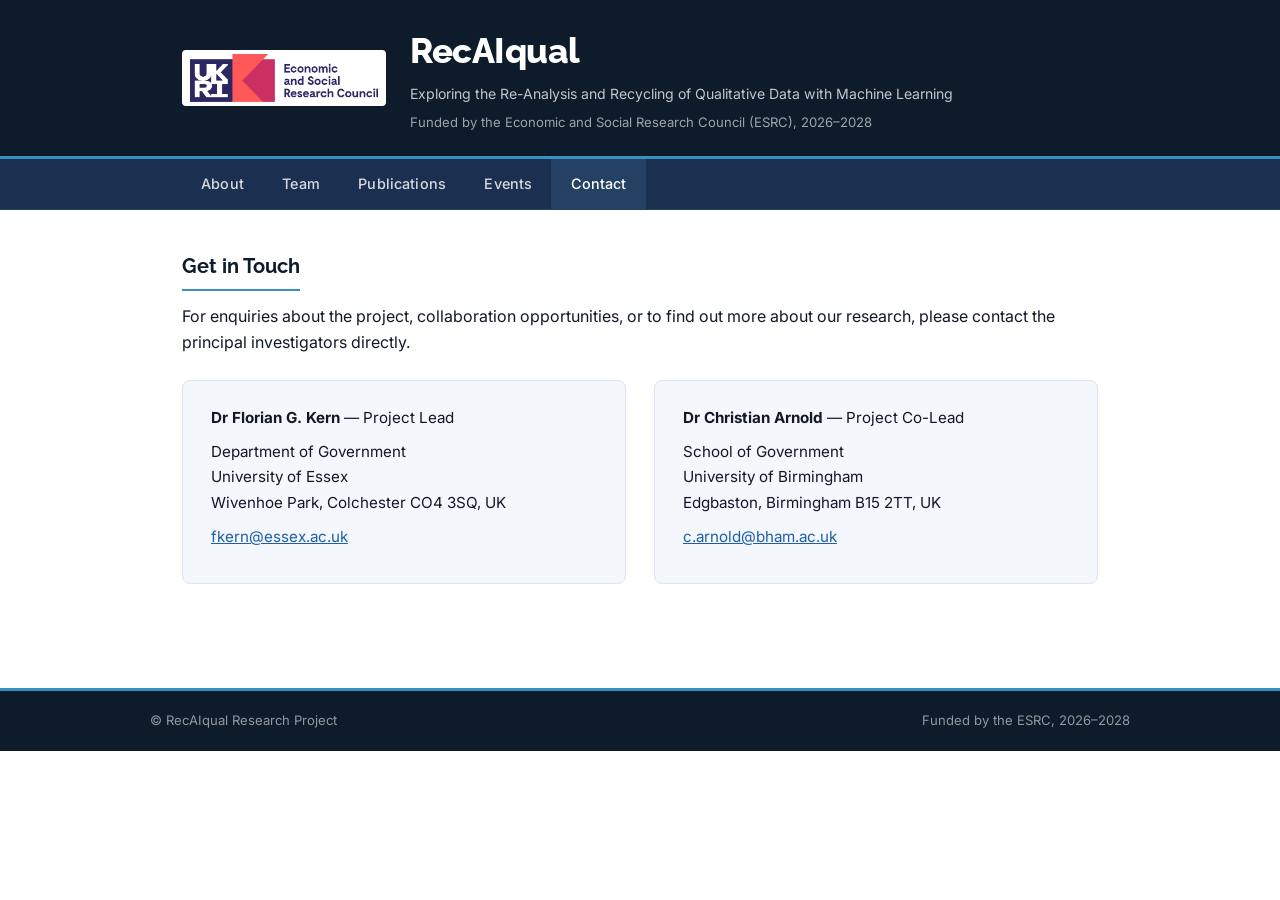
==== contact.html @ 95959392 "Initial commit: RecAIqual website" ====
<!DOCTYPE html>
<html lang="en">
<head>
  <meta charset="UTF-8">
  <title>Contact – RecAIqual</title>
  <meta name="viewport" content="width=device-width, initial-scale=1">
  <link rel="stylesheet" href="assets/css/main.css">
</head>
<body>

  <header class="site-header">
    <div class="header-inner">
      <a href="/" class="logo">
        <img src="assets/img/esrc-logo.png" alt="ESRC logo">
      </a>
      <div class="site-title-block">
        <h1 class="site-title">RecAIqual</h1>
        <p class="site-subtitle">Exploring the Re-Analysis and Recycling of Qualitative Data with Machine Learning</p>
        <p class="site-funder">Funded by the Economic and Social Research Council (ESRC), 2026–2028</p>
      </div>
    </div>
  </header>

  <nav class="top-nav">
    <div class="nav-inner">
      <ul class="menu">
        <li><a href="/">About</a></li>
        <li><a href="/team.html">Team</a></li>
        <li><a href="/publications.html">Publications</a></li>
        <li><a href="/events.html">Events</a></li>
        <li><a href="/contact.html" class="active">Contact</a></li>
      </ul>
    </div>
  </nav>

  <main class="site-main">

    <section class="section-block">
      <h2>Get in Touch</h2>
      <p>
        For enquiries about the project, collaboration opportunities, or to find out more about our research,
        please contact the principal investigators directly.
      </p>

      <div class="pi-grid" style="margin-top: 1.5rem;">

        <div class="contact-block">
          <p><strong>Dr Florian G. Kern</strong> — Project Lead</p>
          <p>Department of Government<br>University of Essex<br>Wivenhoe Park, Colchester CO4 3SQ, UK</p>
          <p><a href="mailto:fkern@essex.ac.uk">fkern@essex.ac.uk</a></p>
        </div>

        <div class="contact-block">
          <p><strong>Dr Christian Arnold</strong> — Project Co-Lead</p>
          <p>School of Government<br>University of Birmingham<br>Edgbaston, Birmingham B15 2TT, UK</p>
          <p><a href="mailto:c.arnold@bham.ac.uk">c.arnold@bham.ac.uk</a></p>
        </div>

      </div>
    </section>

  </main>

  <footer class="site-footer">
    <div class="footer-inner">
      <span>&copy; RecAIqual Research Project</span>
      <span>Funded by the ESRC, 2026–2028</span>
    </div>
  </footer>

</body>
</html>
---- assets/css/main.css ----
/* ── Fonts ───────────────────────────────────────────────────────────────── */
@import url('https://fonts.googleapis.com/css2?family=Raleway:wght@400;600;700;800&family=Inter:wght@400;500;600&display=swap');

/* ── Reset / base ────────────────────────────────────────────────────────── */
*, *::before, *::after { box-sizing: border-box; }

:root {
  --navy:      #0d1b2a;
  --navy-mid:  #1b3050;
  --navy-soft: #244163;
  --accent:    #3a8fc2;
  --accent-lt: #5aafe0;
  --bg:        #ffffff;
  --bg-soft:   #f4f7fb;
  --text:      #111827;
  --muted:     #4b5563;
  --border:    #dce4ef;
  --link:      #1e5fa8;
}

body {
  margin: 0;
  padding: 0;
  font-family: 'Inter', system-ui, sans-serif;
  background-color: var(--bg);
  color: var(--text);
  line-height: 1.65;
}

/* ── Header ─────────────────────────────────────────────────────────────── */
.site-header {
  background-color: var(--navy);
  color: #ffffff;
  border-bottom: 3px solid var(--accent);
}

.header-inner {
  max-width: 980px;
  margin: 0 auto;
  padding: 1.4rem 2rem;
  display: flex;
  align-items: center;
  gap: 1.5rem;
}

.logo img {
  height: 56px;
  width: auto;
  display: block;
  /* white background for ESRC logo readability */
  background: #ffffff;
  border-radius: 4px;
  padding: 4px 8px;
}

.site-title-block {
  display: flex;
  flex-direction: column;
  gap: 0.2rem;
}

.site-title {
  margin: 0;
  font-family: 'Raleway', sans-serif;
  font-size: 2.2rem;
  font-weight: 800;
  color: #ffffff;
  letter-spacing: -0.5px;
}

.site-subtitle {
  margin: 0;
  font-family: 'Inter', sans-serif;
  font-size: 0.88rem;
  color: rgba(255,255,255,0.75);
  font-weight: 400;
  max-width: 560px;
  line-height: 1.4;
}

.site-funder {
  margin: 0.35rem 0 0;
  font-size: 0.82rem;
  color: rgba(255,255,255,0.6);
}

/* ── Navigation ──────────────────────────────────────────────────────────── */
.top-nav {
  background-color: var(--navy-mid);
  border-bottom: 1px solid var(--navy-soft);
}

.nav-inner {
  max-width: 980px;
  margin: 0 auto;
  padding: 0 2rem;
  display: flex;
  align-items: center;
}

.menu {
  list-style: none;
  display: flex;
  gap: 0;
  margin: 0;
  padding: 0;
}

.menu a {
  display: block;
  padding: 0.8rem 1.2rem;
  text-decoration: none;
  color: rgba(255,255,255,0.82);
  font-family: 'Inter', sans-serif;
  font-weight: 500;
  font-size: 0.9rem;
  letter-spacing: 0.01em;
  transition: color 0.15s, background-color 0.15s;
}

.menu a:hover,
.menu a.active {
  color: #ffffff;
  background-color: var(--navy-soft);
}

/* ── Main content ────────────────────────────────────────────────────────── */
.site-main {
  max-width: 980px;
  margin: 0 auto;
  padding: 2.5rem 2rem 4rem;
}

/* ── Hero (landing) ──────────────────────────────────────────────────────── */
.hero {
  margin-bottom: 2.5rem;
}

.hero-intro {
  font-size: 1.08rem;
  color: var(--muted);
  max-width: 720px;
  margin: 0 0 1rem;
}

/* ── Section headings ────────────────────────────────────────────────────── */
.section-block {
  margin-bottom: 2.5rem;
}

.section-block h2 {
  font-family: 'Raleway', sans-serif;
  font-size: 1.25rem;
  font-weight: 700;
  color: var(--navy);
  margin: 0 0 0.75rem;
  padding-bottom: 0.4rem;
  border-bottom: 2px solid var(--accent);
  display: inline-block;
}

.section-block p {
  margin: 0 0 0.9rem;
  color: var(--text);
}

.section-block ul {
  margin: 0.5rem 0 1rem;
  padding-left: 1.4rem;
}

.section-block li {
  margin-bottom: 0.4rem;
}

/* ── Funding banner ──────────────────────────────────────────────────────── */
.funding-banner {
  display: flex;
  align-items: center;
  gap: 1.2rem;
  background: var(--bg-soft);
  border: 1px solid var(--border);
  border-left: 4px solid var(--accent);
  border-radius: 6px;
  padding: 0.9rem 1.2rem;
  margin-bottom: 2.5rem;
  font-size: 0.92rem;
  color: var(--muted);
}

.funding-banner img {
  height: 40px;
  width: auto;
  flex-shrink: 0;
}

/* ── PI cards ────────────────────────────────────────────────────────────── */
.pi-grid {
  display: grid;
  grid-template-columns: repeat(auto-fit, minmax(360px, 1fr));
  gap: 1.75rem;
  margin-top: 1rem;
}

.pi-card {
  display: flex;
  align-items: flex-start;
  gap: 1.2rem;
  background: var(--bg-soft);
  border: 1px solid var(--border);
  border-radius: 8px;
  padding: 1.2rem;
}

.pi-photo {
  width: 90px;
  height: 90px;
  border-radius: 6px;
  object-fit: cover;
  flex-shrink: 0;
  border: 2px solid var(--border);
}

.pi-info h3 {
  font-family: 'Raleway', sans-serif;
  font-size: 1.05rem;
  font-weight: 700;
  margin: 0 0 0.2rem;
  color: var(--navy);
}

.pi-role {
  font-size: 0.85rem;
  color: var(--accent);
  font-weight: 600;
  margin: 0 0 0.35rem;
}

.pi-affil {
  font-size: 0.88rem;
  color: var(--muted);
  margin: 0 0 0.5rem;
  line-height: 1.4;
}

.pi-bio {
  font-size: 0.9rem;
  margin: 0;
  color: var(--text);
}

.pi-info a {
  color: var(--link);
  text-decoration: underline;
  font-size: 0.88rem;
}

.pi-info a:hover { text-decoration: none; }

/* ── Publications ────────────────────────────────────────────────────────── */
.pub-list {
  list-style: none;
  padding: 0;
  margin: 0;
  display: flex;
  flex-direction: column;
  gap: 1rem;
}

.pub-item {
  padding: 0.9rem 1rem;
  background: var(--bg-soft);
  border: 1px solid var(--border);
  border-left: 4px solid var(--navy-mid);
  border-radius: 4px;
}

.pub-title {
  font-weight: 600;
  color: var(--navy);
  margin: 0 0 0.25rem;
  font-size: 0.95rem;
}

.pub-authors {
  font-size: 0.88rem;
  color: var(--muted);
  margin: 0 0 0.2rem;
}

.pub-venue {
  font-size: 0.85rem;
  color: var(--accent);
  font-style: italic;
  margin: 0;
}

/* ── Events ──────────────────────────────────────────────────────────────── */
.event-list {
  list-style: none;
  padding: 0;
  margin: 0;
  display: flex;
  flex-direction: column;
  gap: 0;
}

.event-item {
  display: flex;
  gap: 1.2rem;
  padding: 1rem 0;
  border-bottom: 1px solid var(--border);
}

.event-date-block {
  min-width: 90px;
  text-align: center;
  background: var(--navy);
  color: #fff;
  border-radius: 6px;
  padding: 0.5rem 0.6rem;
  display: flex;
  flex-direction: column;
  align-items: center;
  justify-content: center;
  flex-shrink: 0;
  font-family: 'Raleway', sans-serif;
  font-size: 0.95rem;
  font-weight: 700;
  line-height: 1.3;
  align-self: flex-start;
}

.event-date-block .ev-month {
  font-size: 0.72rem;
  font-weight: 600;
  text-transform: uppercase;
  letter-spacing: 0.08em;
  opacity: 0.8;
}

.event-body h3 {
  font-family: 'Raleway', sans-serif;
  font-size: 1rem;
  font-weight: 600;
  color: var(--navy);
  margin: 0 0 0.25rem;
}

.event-body p {
  font-size: 0.9rem;
  color: var(--muted);
  margin: 0;
}

/* ── Contact ─────────────────────────────────────────────────────────────── */
.contact-block {
  background: var(--bg-soft);
  border: 1px solid var(--border);
  border-radius: 8px;
  padding: 1.5rem 1.75rem;
  max-width: 560px;
}

.contact-block p {
  margin: 0 0 0.6rem;
  font-size: 0.95rem;
}

.contact-block a {
  color: var(--link);
  text-decoration: underline;
}

.contact-block a:hover { text-decoration: none; }

/* ── Footer ──────────────────────────────────────────────────────────────── */
.site-footer {
  background-color: var(--navy);
  border-top: 3px solid var(--accent);
  padding: 1.2rem 2rem;
}

.footer-inner {
  max-width: 980px;
  margin: 0 auto;
  font-size: 0.82rem;
  color: rgba(255,255,255,0.55);
  display: flex;
  align-items: center;
  justify-content: space-between;
  flex-wrap: wrap;
  gap: 0.5rem;
}

.footer-inner a {
  color: rgba(255,255,255,0.65);
}

/* ── Responsive ──────────────────────────────────────────────────────────── */
@media (max-width: 680px) {
  .site-title { font-size: 1.7rem; }

  .header-inner { flex-direction: column; align-items: flex-start; gap: 1rem; }

  .pi-grid { grid-template-columns: 1fr; }

  .pi-card { flex-direction: column; }

  .event-item { flex-direction: column; gap: 0.75rem; }

  .site-main { padding: 1.75rem 1.25rem 3rem; }
}
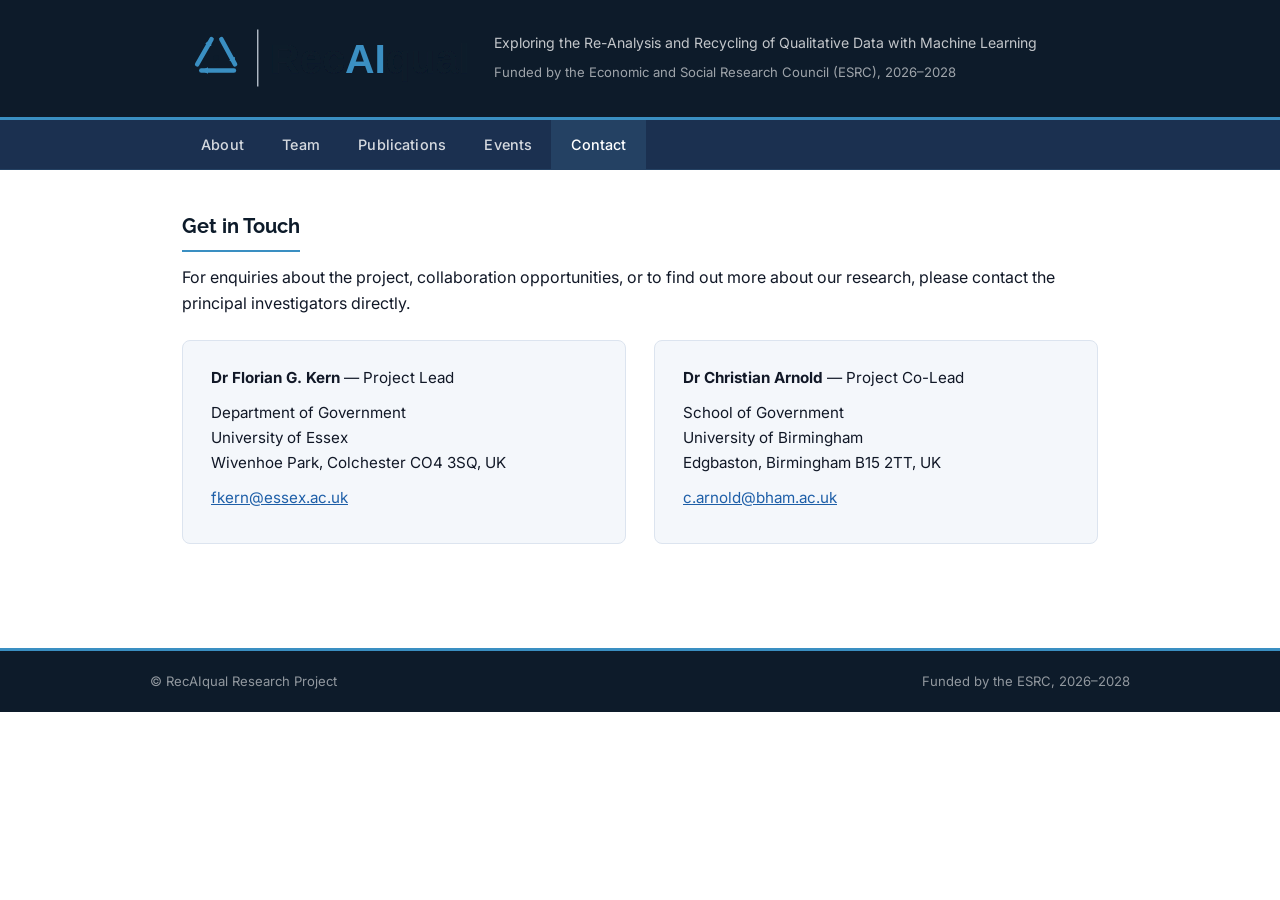
==== commit dd02b422: "Add RecAIqual SVG logo, update headers" ====
--- a/contact.html
+++ b/contact.html
@@ -11,10 +11,9 @@
   <header class="site-header">
     <div class="header-inner">
       <a href="/" class="logo">
-        <img src="assets/img/esrc-logo.png" alt="ESRC logo">
+        <img src="assets/img/recaiqual-logo.svg" alt="RecAIqual">
       </a>
       <div class="site-title-block">
-        <h1 class="site-title">RecAIqual</h1>
         <p class="site-subtitle">Exploring the Re-Analysis and Recycling of Qualitative Data with Machine Learning</p>
         <p class="site-funder">Funded by the Economic and Social Research Council (ESRC), 2026–2028</p>
       </div>
--- a/assets/css/main.css
+++ b/assets/css/main.css
@@ -44,13 +44,9 @@
 }
 
 .logo img {
-  height: 56px;
+  height: 72px;
   width: auto;
   display: block;
-  /* white background for ESRC logo readability */
-  background: #ffffff;
-  border-radius: 4px;
-  padding: 4px 8px;
 }
 
 .site-title-block {
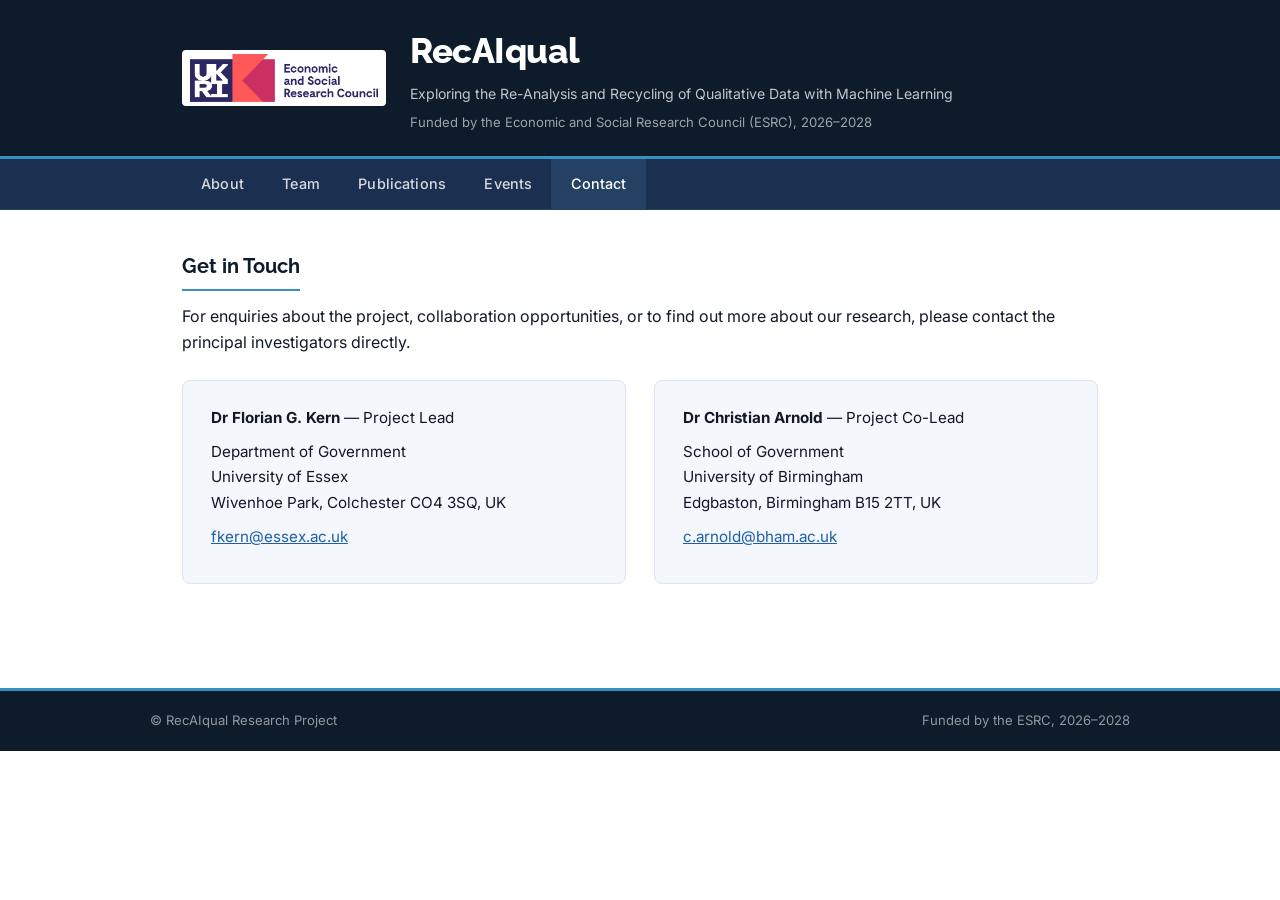
==== commit 4a24acc4: "Revert "Add RecAIqual SVG logo, update headers" This reverts commit dd02b42280a1260a3d260d39f9a829e6" ====
--- a/contact.html
+++ b/contact.html
@@ -11,9 +11,10 @@
   <header class="site-header">
     <div class="header-inner">
       <a href="/" class="logo">
-        <img src="assets/img/recaiqual-logo.svg" alt="RecAIqual">
+        <img src="assets/img/esrc-logo.png" alt="ESRC logo">
       </a>
       <div class="site-title-block">
+        <h1 class="site-title">RecAIqual</h1>
         <p class="site-subtitle">Exploring the Re-Analysis and Recycling of Qualitative Data with Machine Learning</p>
         <p class="site-funder">Funded by the Economic and Social Research Council (ESRC), 2026–2028</p>
       </div>
--- a/assets/css/main.css
+++ b/assets/css/main.css
@@ -44,9 +44,13 @@
 }
 
 .logo img {
-  height: 72px;
+  height: 56px;
   width: auto;
   display: block;
+  /* white background for ESRC logo readability */
+  background: #ffffff;
+  border-radius: 4px;
+  padding: 4px 8px;
 }
 
 .site-title-block {
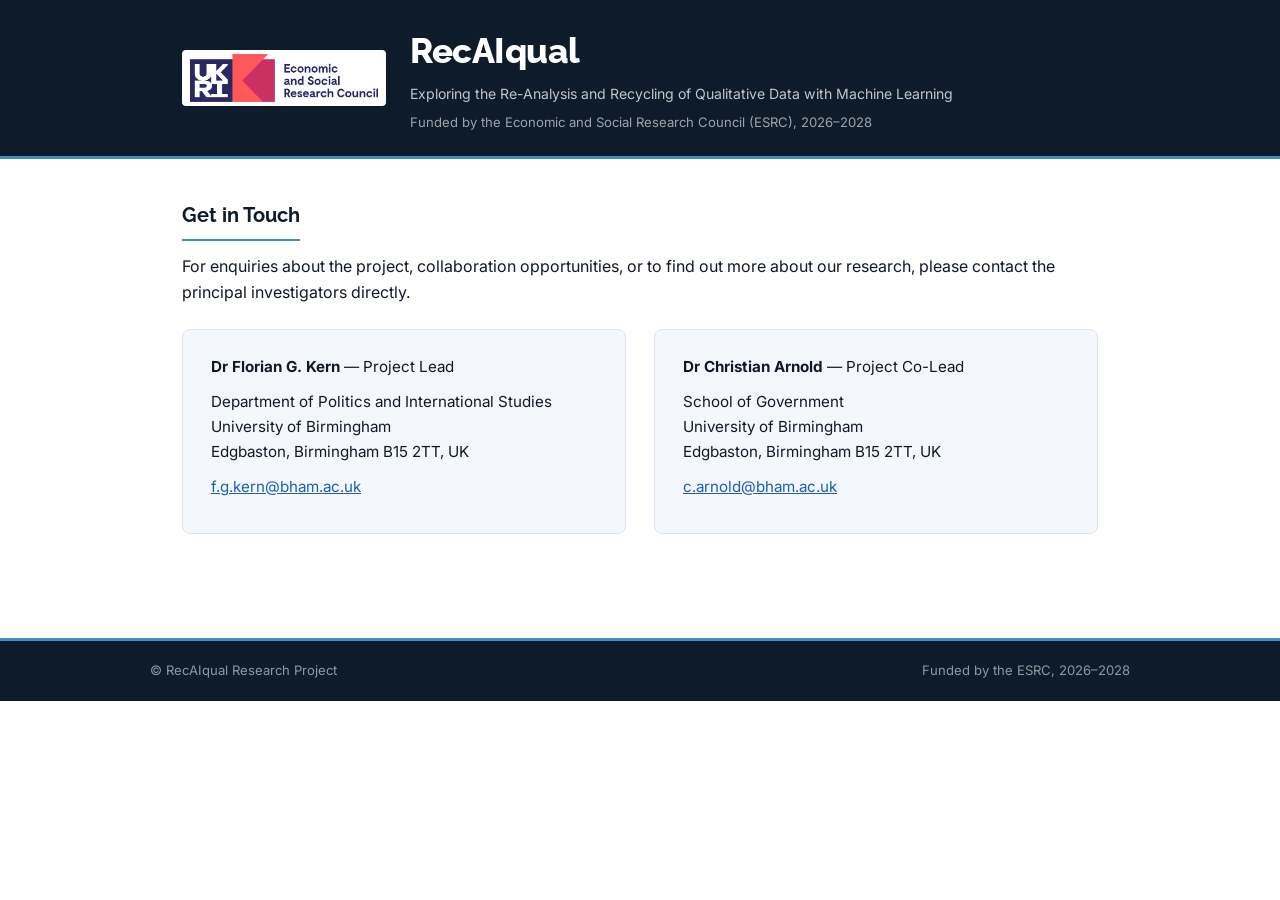
==== commit a7c85e96: "Update Florian Kern's affiliation to University of Birmingham Co-Authored-By: Claude Opus 5.5 <norep" ====
--- a/contact.html
+++ b/contact.html
@@ -46,8 +46,8 @@
 
         <div class="contact-block">
           <p><strong>Dr Florian G. Kern</strong> — Project Lead</p>
-          <p>Department of Government<br>University of Essex<br>Wivenhoe Park, Colchester CO4 3SQ, UK</p>
-          <p><a href="mailto:fkern@essex.ac.uk">fkern@essex.ac.uk</a></p>
+          <p>Department of Politics and International Studies<br>University of Birmingham<br>Edgbaston, Birmingham B15 2TT, UK</p>
+          <p><a href="mailto:f.g.kern@bham.ac.uk">f.g.kern@bham.ac.uk</a></p>
         </div>
 
         <div class="contact-block">
--- a/assets/css/main.css
+++ b/assets/css/main.css
@@ -86,6 +86,7 @@
 
 /* ── Navigation ──────────────────────────────────────────────────────────── */
 .top-nav {
+  display: none;
   background-color: var(--navy-mid);
   border-bottom: 1px solid var(--navy-soft);
 }
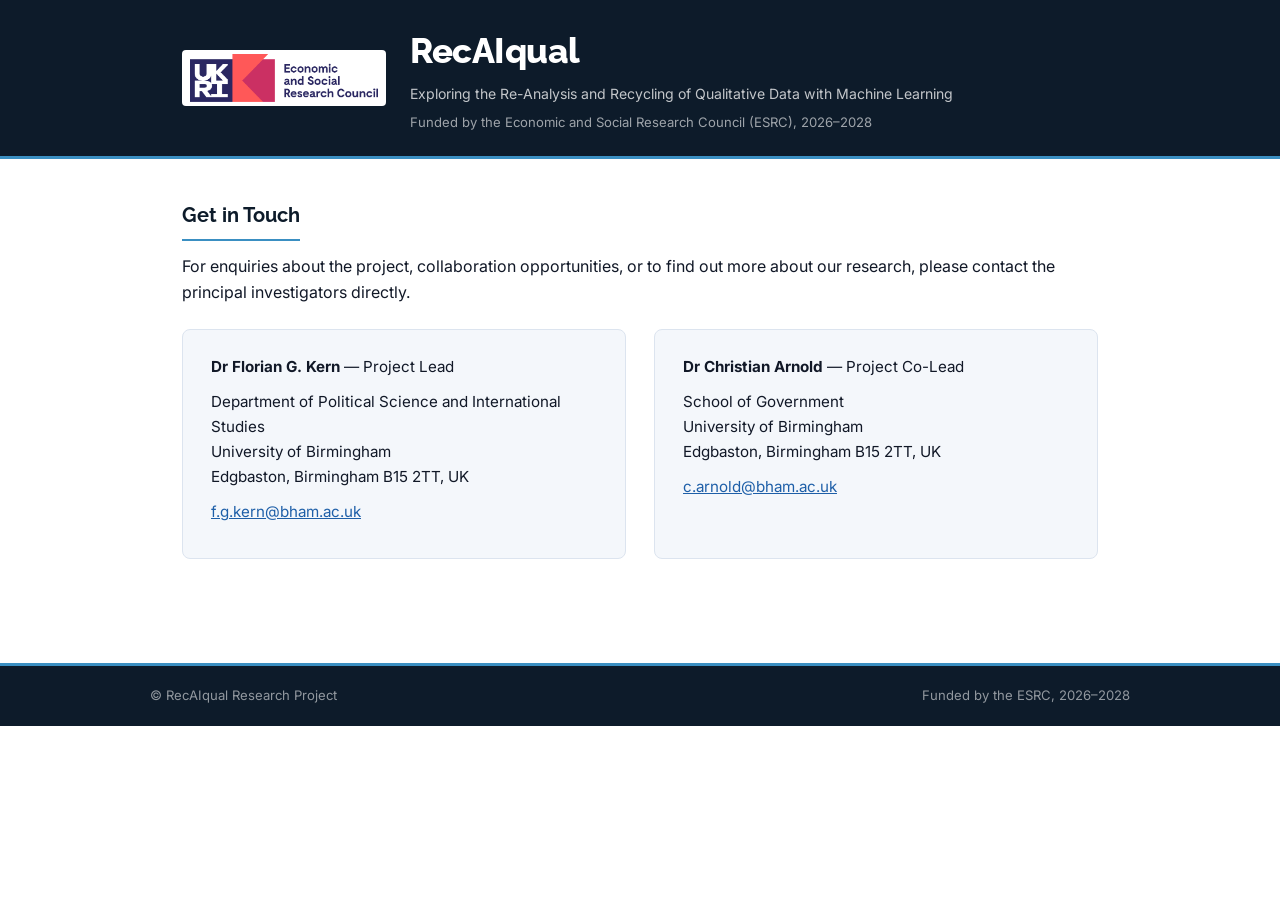
==== commit e330c6a8: "Use official department name: Political Science and International Studies (POLSIS) Co-Authored-By: C" ====
--- a/contact.html
+++ b/contact.html
@@ -46,7 +46,7 @@
 
         <div class="contact-block">
           <p><strong>Dr Florian G. Kern</strong> — Project Lead</p>
-          <p>Department of Politics and International Studies<br>University of Birmingham<br>Edgbaston, Birmingham B15 2TT, UK</p>
+          <p>Department of Political Science and International Studies<br>University of Birmingham<br>Edgbaston, Birmingham B15 2TT, UK</p>
           <p><a href="mailto:f.g.kern@bham.ac.uk">f.g.kern@bham.ac.uk</a></p>
         </div>
 
